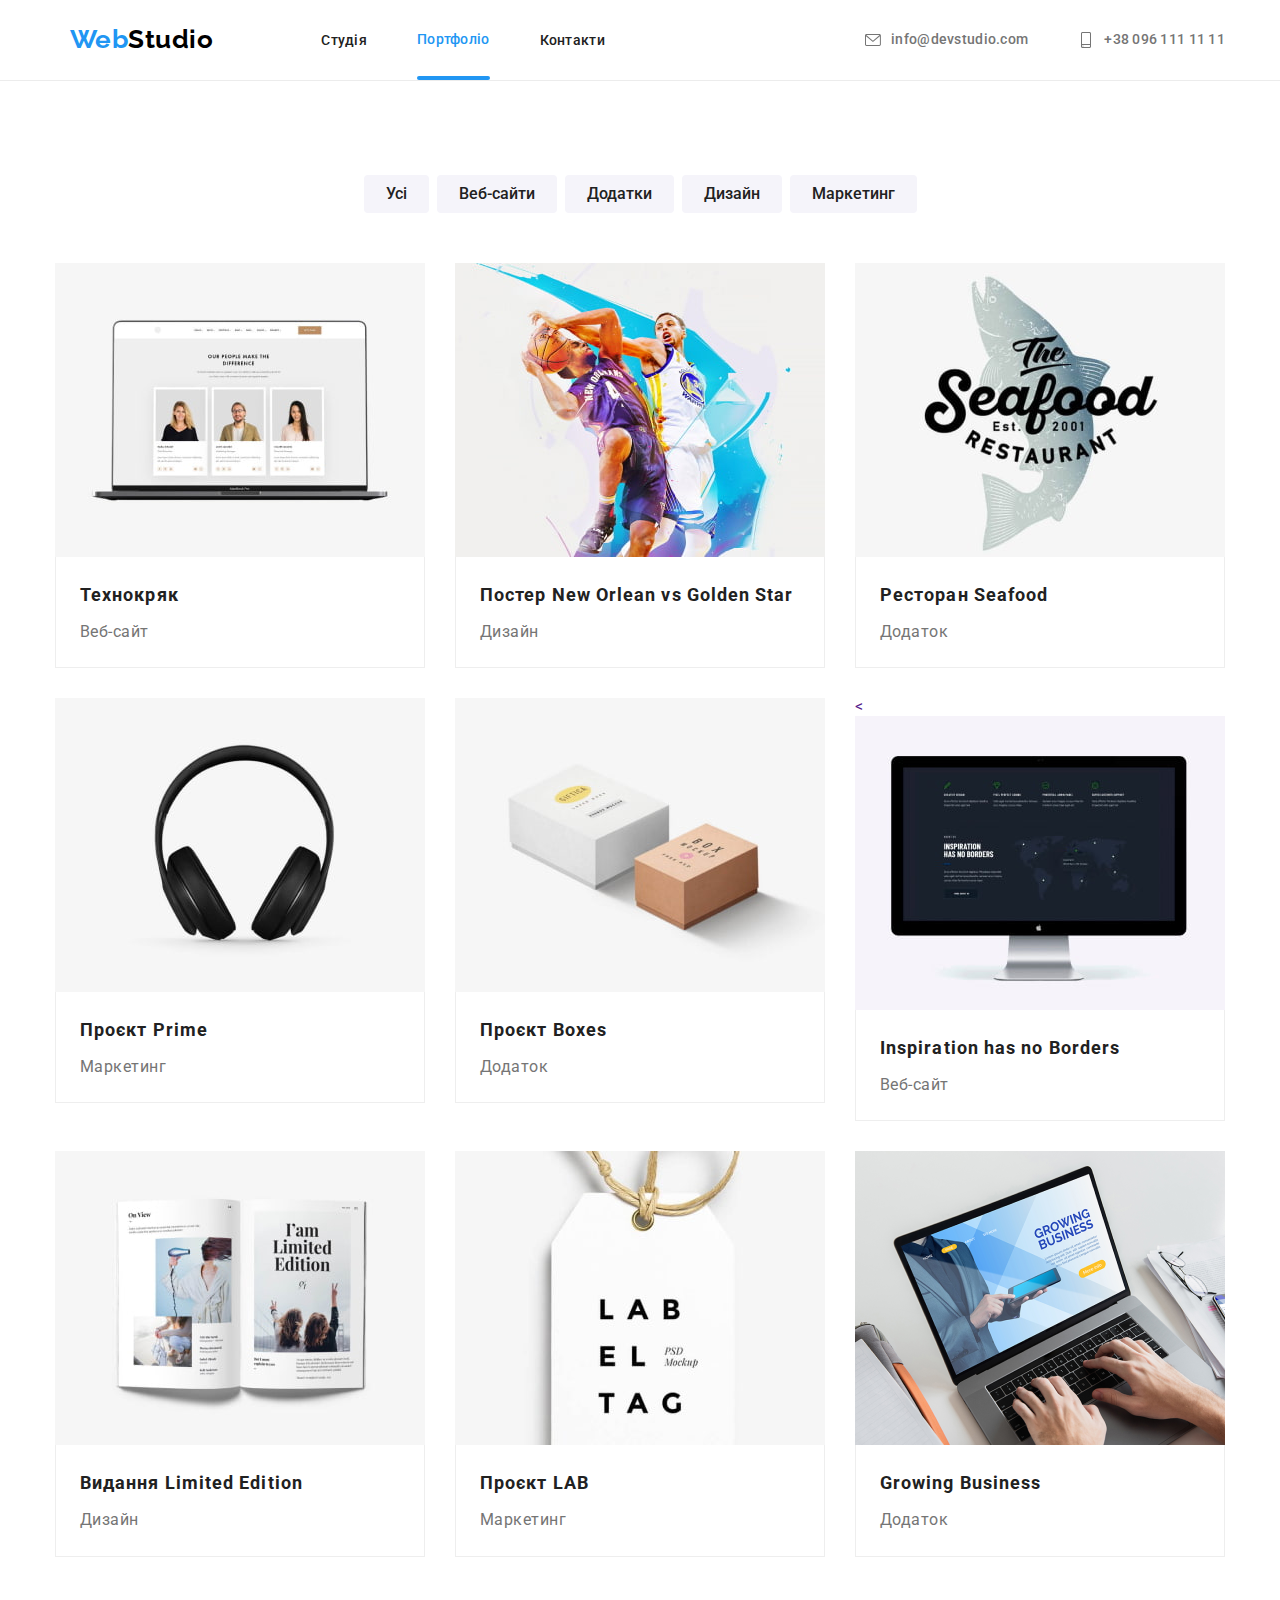
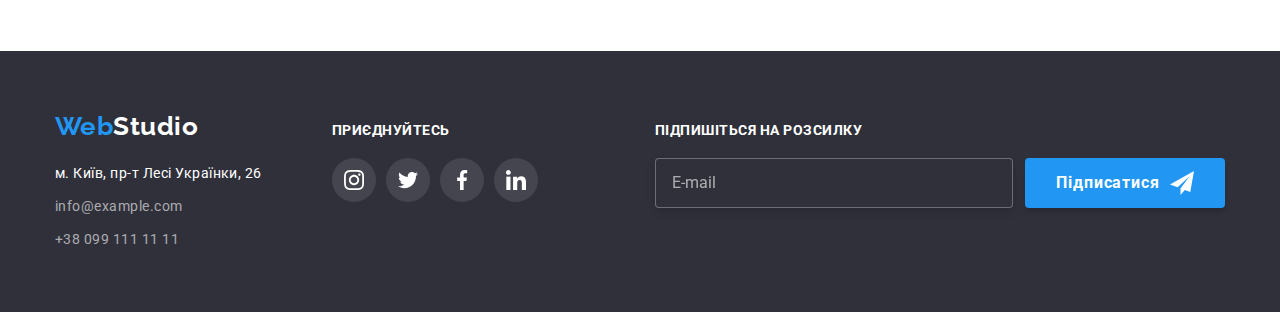
==== portfolio.html @ aee6cc25 "add all files" ====
<!DOCTYPE html>
<html lang="uk">
  <head>
    <meta charset="UTF-8" />
    <meta http-equiv="X-UA-Compatible" content="IE=edge" />
    <meta name="viewport" content="width=device-width, initial-scale=1.0" />
    <title>Портфоліо</title>
    <link
      rel="stylesheet"
      href="https://cdnjs.cloudflare.com/ajax/libs/modern-normalize/1.1.0/modern-normalize.min.css"
    />
    <link
      href="https://fonts.googleapis.com/css2?family=Raleway:wght@700&family=Roboto:wght@400;500;700;900&display=swap"
      rel="stylesheet"
    />
    <link rel="stylesheet" href="./css/main.css" />
  </head>

  <body>
    <header>
      <div class="container navigation">
        <nav class="navigation-links">
          <a href="/" class="logo-header"> <span class="logo">Web</span>Studio </a>

          <ul class="list navigation-pages">
            <li class="list-page"><a href="./index.html" class="page">Студія</a></li>
            <li class="list-page"><a href="" class="page current">Портфоліо</a></li>
            <li class="list-page"><a href="" class="page">Контакти</a></li>
          </ul>
        </nav>
        <ul class="list navigation-contacts">
          <li class="contact-list">
            <a href="mailto:info@devstudio.com" class="contact-header mail">
              <svg lang="en" aria-label="envelope" class="contact-icon">
                <use href="./Images/sprite.svg#icon-envelope"></use>
              </svg>
              info@devstudio.com</a
            >
          </li>
          <li class="contact-list">
            <a href="tel:+380961111111" class="contact-header">
              <svg lang="en" aria-label="smartphone" class="contact-icon">
                <use href="./Images/sprite.svg#icon-smartphone"></use>
              </svg>
              +38 096 111 11 11</a
            >
          </li>
        </ul>
      </div>
    </header>

    <main>
      <section class="projects">
        <div class="container">
          <h1 class="projects-header hidden">Проєкти</h1>
          <ul class="list projects-buttons">
            <li><button type="button" class="projects-button">Усі</button></li>
            <li><button type="button" class="projects-button">Веб-сайти</button></li>
            <li><button type="button" class="projects-button">Додатки</button></li>
            <li><button type="button" class="projects-button">Дизайн</button></li>
            <li><button type="button" class="projects-button">Маркетинг</button></li>
          </ul>

          <ul class="list projects-cards">
            <li class="projects-cards-list">
              <div class="project-card">
                <a href="" class="project-card-link">
                  <div class="project-img-wrapper">
                    <img src="./Images/tekhnokriak.jpg" alt="laptop" width="370" />
                    <p class="overlay">
                      Ресурс пропонує комплексні пропозиції з різним рівнем функціоналу та сервісів.
                      Все це дозволить відвідувачу отримати вичерпні відомості про компанію чи
                      приватну особу.
                    </p>
                  </div>
                  <div class="card-details">
                    <h2 class="project-title">Технокряк</h2>
                    <p class="project-text">Веб-сайт</p>
                  </div>
                </a>
              </div>
            </li>
            <li class="projects-cards-list">
              <div class="project-card">
                <a href="" class="project-card-link">
                  <div class="project-img-wrapper">
                    <img src="./Images/poster.jpg" alt="poster" width="370" />
                    <p class="overlay">
                      Ресурс пропонує комплексні пропозиції з різним рівнем функціоналу та сервісів.
                      Все це дозволить відвідувачу отримати вичерпні відомості про компанію чи
                      приватну особу.
                    </p>
                  </div>
                  <div class="card-details">
                    <h2 class="project-title">Постер New Orlean vs Golden Star</h2>
                    <p class="project-text">Дизайн</p>
                  </div></a
                >
              </div>
            </li>
            <li class="projects-cards-list">
              <div class="project-card">
                <a href="" class="project-card-link">
                  <div class="project-img-wrapper">
                    <img src="./Images/seafood.jpg" alt="seafood" width="370" />
                    <p class="overlay">
                      Ресурс пропонує комплексні пропозиції з різним рівнем функціоналу та сервісів.
                      Все це дозволить відвідувачу отримати вичерпні відомості про компанію чи
                      приватну особу.
                    </p>
                  </div>
                  <div class="card-details">
                    <h2 class="project-title">Ресторан Seafood</h2>
                    <p class="project-text">Додаток</p>
                  </div></a
                >
              </div>
            </li>
            <li class="projects-cards-list">
              <div class="project-card">
                <a href="" class="project-card-link">
                  <div class="project-img-wrapper">
                    <img src="./Images/prime.jpg" alt="headphones" width="370" />
                    <p class="overlay">
                      Ресурс пропонує комплексні пропозиції з різним рівнем функціоналу та сервісів.
                      Все це дозволить відвідувачу отримати вичерпні відомості про компанію чи
                      приватну особу.
                    </p>
                  </div>
                  <div class="card-details">
                    <h2 class="project-title">Проєкт Prime</h2>
                    <p class="project-text">Маркетинг</p>
                  </div></a
                >
              </div>
            </li>
            <li class="projects-cards-list">
              <div class="project-card">
                <a href="" class="project-card-link">
                  <div class="project-img-wrapper">
                    <img src="./Images/boxes.jpg" alt="boxes" width="370" />
                    <p class="overlay">
                      Ресурс пропонує комплексні пропозиції з різним рівнем функціоналу та сервісів.
                      Все це дозволить відвідувачу отримати вичерпні відомості про компанію чи
                      приватну особу.
                    </p>
                  </div>
                  <div class="card-details">
                    <h2 class="project-title">Проєкт Boxes</h2>
                    <p class="project-text">Додаток</p>
                  </div></a
                >
              </div>
            </li>
            <li class="projects-cards-list">
              <div class="project-card">
                <a href="" class="project-card-link">
                  <div class="project-img-wrapper">
                    <
                    <img src="./Images/inspiration.jpg" alt="monitor" width="370" />
                    <p class="overlay">
                      Ресурс пропонує комплексні пропозиції з різним рівнем функціоналу та сервісів.
                      Все це дозволить відвідувачу отримати вичерпні відомості про компанію чи
                      приватну особу.
                    </p>
                  </div>
                  <div class="card-details">
                    <h2 class="project-title">Inspiration has no Borders</h2>
                    <p class="project-text">Веб-сайт</p>
                  </div></a
                >
              </div>
            </li>
            <li class="projects-cards-list">
              <div class="project-card">
                <a href="" class="project-card-link">
                  <div class="project-img-wrapper">
                    <img src="./Images/limitededition.jpg" alt="book" width="370" />
                    <p class="overlay">
                      Ресурс пропонує комплексні пропозиції з різним рівнем функціоналу та сервісів.
                      Все це дозволить відвідувачу отримати вичерпні відомості про компанію чи
                      приватну особу.
                    </p>
                  </div>
                  <div class="card-details">
                    <h2 class="project-title">Видання Limited Edition</h2>
                    <p class="project-text">Дизайн</p>
                  </div></a
                >
              </div>
            </li>
            <li class="projects-cards-list">
              <div class="project-card">
                <a href="" class="project-card-link">
                  <div class="project-img-wrapper">
                    <img src="./Images/lab.jpg" alt="lab" width="370" />
                    <p class="overlay">
                      Ресурс пропонує комплексні пропозиції з різним рівнем функціоналу та сервісів.
                      Все це дозволить відвідувачу отримати вичерпні відомості про компанію чи
                      приватну особу.
                    </p>
                  </div>
                  <div class="card-details">
                    <h2 class="project-title">Проєкт LAB</h2>
                    <p class="project-text">Маркетинг</p>
                  </div></a
                >
              </div>
            </li>
            <li class="projects-cards-list">
              <div class="project-card">
                <a href="" class="project-card-link">
                  <div class="project-img-wrapper">
                    <img src="./Images/growingbusiness.png" alt="workspace" width="370" />
                    <p class="overlay">
                      Ресурс пропонує комплексні пропозиції з різним рівнем функціоналу та сервісів.
                      Все це дозволить відвідувачу отримати вичерпні відомості про компанію чи
                      приватну особу.
                    </p>
                  </div>
                  <div class="card-details">
                    <h2 class="project-title">Growing Business</h2>
                    <p class="project-text">Додаток</p>
                  </div></a
                >
              </div>
            </li>
          </ul>
        </div>
      </section>
    </main>

    <footer>
      <div class="container footer-layout">
        <div class="contacts">
          <div class="logo-block">
            <a href="./index.html" class="logo-footer"> <span class="logo">Web</span>Studio </a>
          </div>
          <address>
            <ul class="list">
              <li class="contact-footer-list">
                <a
                  href="https://goo.gl/maps/CPtrU1FHBa2aNyZL9"
                  target="_blank"
                  rel="noopener noreferrer nofollow"
                  class="address-footer"
                  >м. Київ, пр-т Лесі Українки, 26</a
                >
              </li>
              <li class="contact-footer-list">
                <a href="mailto:info@example.com" class="contact-footer">info@example.com</a>
              </li>
              <li class="contact-footer-list">
                <a href="tel:+380991111111" class="contact-footer">+38 099 111 11 11</a>
              </li>
            </ul>
          </address>
        </div>
        <div class="social-contacts">
          <p class="social-contacts-title">Приєднуйтесь</p>
          <ul class="social-contacts-list list">
            <li class="social-contacts-item">
              <a href="" class="social-contacts-link">
                <svg lang="en" aria-label="instagram-icon" class="social-contacts-icon">
                  <use href="./Images/sprite.svg#icon-instagram"></use>
                </svg>
              </a>
            </li>
            <li class="social-contacts-item">
              <a href="" class="social-contacts-link">
                <svg lang="en" aria-label="twitter-icon" class="social-contacts-icon">
                  <use href="./Images/sprite.svg#icon-twitter"></use>
                </svg>
              </a>
            </li>
            <li class="social-contacts-item">
              <a href="" class="social-contacts-link">
                <svg lang="en" aria-label="facebook-icon" class="social-contacts-icon">
                  <use href="./Images/sprite.svg#icon-facebook"></use>
                </svg>
              </a>
            </li>
            <li class="social-contacts-item">
              <a href="" class="social-contacts-link">
                <svg lang="en" aria-label="linkedin-icon" class="social-contacts-icon">
                  <use href="./Images/sprite.svg#icon-linkedin"></use>
                </svg>
              </a>
            </li>
          </ul>
        </div>
        <div class="subscribe-footer">
          <p class="subscribe-footer-title">Підпишіться на розсилку</p>
          <form name="subscribe_footer_form">
            <label class="subscribe-footer-layout">
              <input
                type="email"
                name="email"
                class="subscribe-footer-email"
                placeholder="E-mail"
              />
              <button type="submit" class="subscribe-footer-btn">
                <span class="subscribe-footer-btn-text"> Підписатися </span>
                <svg lang="en" aria-label="submit-icon" class="footer-submit-icon">
                  <use href="./Images/sprite.svg#icon-send"></use>
                </svg>
              </button>
            </label>
          </form>
        </div>
      </div>
    </footer>
  </body>
</html>
---- css/main.css ----
:root{
    --clear-white-color: #FFFFFF;
    --bg-secondary-color: #F5F4FA;
    --bg-dark-color: #2F303A;
    --font-color-h: #212121;
    --font-color-p: #757575;
    --font-color-adress: rgba(255, 255, 255, 0.6);
    --accent-color: #2196F3;
    --clear-black-color: #000000;
    --border-color: #EEEEEE;
    --border-header-color: #ECECEC;
    --icon-color: #AFB1B8;
    --transition-dur-and-func: 250ms cubic-bezier(0.4, 0, 0.2, 1)
}

body{
    font-family: 'Roboto', sans-serif;
    letter-spacing: 0.03em;
    background-color: var(--clear-white-color);
}

h1,
h2,
h3,
h4,
p {
    margin-top: 0;
    margin-bottom: 0;
}

ul,
ol {
    margin-top: 0;
    margin-bottom: 0;
    padding-left: 0;
}

.container {
    width: 1200px;
    margin-left: auto;
    margin-right: auto;
    padding-left: 15px;
    padding-right: 15px;
}

.list{
    list-style: none;
}

.hidden {
    position: absolute;
    white-space: nowrap;
    width: 1px;
    height: 1px;
    overflow: hidden;
    border: 0;
    padding: 0;
    clip: rect(0 0 0 0);
    clip-path: inset(50%);
    margin: -1px;
}

a:link,
a:visited {
    text-decoration: none;
}

img {
    display: block;
}

button{
    cursor: pointer;
    display: block;
}

.section{
    padding: 94px 0px;
}
/* Header */

header{
    border-bottom: var(--border-header-color) 1px solid;

}

.navigation, .navigation-links, .navigation-contacts, .navigation-pages{
    display: flex;
}

.navigation, .navigation-pages{
align-items: center;
}

.list-page{
    position: relative;
}


.contact-icon{
    display: inline-block;
    width: 16px;
    height: 16px;
    fill:var(--font-color-p);
    margin-right: 10px;
    transition: fill var(--transition-dur-and-func);
}

.contact-header:hover .contact-icon, 
.contact-header:focus .contact-icon {
    fill: var(--accent-color);
}


.navigation-pages, .navigation-contacts{
    margin-left: auto;
}

.mail{
    margin-right: 50px;
}

.list-page:not(:last-child){
    margin-right: 50px;
}

.logo-header{
    margin-right: 93px;
}

.logo{
    color: var(--accent-color);
    font-family: 'Raleway', sans-serif;
    font-weight: 700;
    font-size: 26px;
    line-height: 1.19;
}

.logo-header{
    color: var(--clear-black-color);
    font-family: 'Raleway', sans-serif;
    font-weight: 700;
    font-size: 26px;
    line-height: 1.19;
    padding: 24px 15px 25px 15px;
}

.page{
    color: var(--font-color-h);
    font-weight: 500;
    font-size: 14px;
    line-height: 1.14;
    padding: 32px 0;
    letter-spacing: 0.02em;
    transition: color var(--transition-dur-and-func);
}

.current {
    color: var(--accent-color);
    display: flex;
    align-items: center;
    flex-direction: column;
}

.current::after {
    content: '';
    display: block;
    width: 100%;
    height: 4px;
    background-color: var(--accent-color);
    border-radius: 2px;
    position: absolute;
    bottom: 0;
}

.page:hover, .page:focus, .contact-header:hover,
.contact-header:focus, .address-footer:hover, 
.address-footer:focus, .contact-footer:hover, 
.contact-footer:focus  {
    color: var(--accent-color);
}

.contact-header{
    color: var(--font-color-p);
    font-weight: 500;
    font-size: 14px;
    line-height: 1.14;
    letter-spacing: 0.02em;
    padding-top: 32px;
    padding-bottom: 32px;
    text-align: center;
    display: flex;
    align-items: center;
    transition: color var(--transition-dur-and-func);
}

/* Section Hero */

.hero{
    background-image: linear-gradient(rgba(47, 48, 58, 0.4), rgba(47, 48, 58, 0.4)), url(../Images/hero.jpg);
    padding: 200px 0px;
    max-width: 1600px;
    margin: 0 auto;
}

/* .hero>.container{
    padding: 200px;
} */

.hero-title{
    color: var(--clear-white-color);
    font-weight: 900;
    font-size: 44px;
    line-height: 1.36;
    text-align: center;
    letter-spacing: 0.06em;
    text-transform: uppercase;
    width: 696px;
    margin-left: auto;
    margin-right: auto;
}

.hero-button{
    background-color: var(--accent-color);
    color: var(--clear-white-color);
    font-family: inherit, sans-serif;
    font-weight: 700;
    font-size: 16px;
    line-height: 1.88;
    letter-spacing: 0.06em;
    margin: 30px auto 0px auto;
    border-radius: 4px;
    border: none;
    padding: 10px 32px;
}

/* Values Sections */

.values{
    padding-bottom: 0px;
}

.values-title{
    color: var(--font-color-h);
    font-weight: 700;
    font-size: 14px;
    line-height: 1.14;
    text-transform: uppercase;
    margin-bottom: 10px;

}

.values-text{
    color: var(--font-color-p);
    font-weight: 400;
    font-size: 14px;
    line-height: 1.71;
    /* or 171% */
}

.values-blocks{
    display: flex;
        gap: 30px;
}

.values-block{
    flex-basis: calc((100%-90px)/4);
}

.values-box {
    height: 120px;
    background-color: var(--bg-secondary-color);
    display: flex;
    align-items: center;
    justify-content: center;
    margin-bottom: 30px;
    border-radius: 5px;
}

.values-icon{
    display: block;
    width: 70px;
    height: 70px;
margin: 0 auto;

}

/* Activity Sections */

.activity-header {
    color: var(--font-color-h);
    font-weight: 700;
    font-size: 36px;
    line-height: 1.17;
    text-align: center;
    margin-bottom: 50px;
}

.activity-blocks{
    display: flex;
gap: 30px;
}

.activity-block{
    position: relative;
}

.block-name{
    background-color: rgba(47, 48, 58, 0.8);
    height: 70px;
    display: flex;
    justify-content: center;
    align-items: center;
    position: absolute;
    bottom: 0px;
    width: 100%;
}

.block-name-text{
    font-family: inherit;
    font-weight: 700;
    font-size: 14px;
    line-height: 1.14;
    text-align: center;
    text-transform: uppercase;
    color: var(--clear-white-color);
}


/* Team Sections */

.team{
    background-color: var(--bg-secondary-color);
}

.team-header{
    color: var(--font-color-h);
    font-weight: 700;
    font-size: 36px;
    line-height: 42px;
    text-align: center;
    margin-bottom: 50px;
}

.team-member {
    color: var(--font-color-h);
    font-weight: 500;
    font-size: 16px;
    line-height: 1.19;
    text-align: center;
    margin-bottom: 10px;
}

.team-text {
    color: var(--font-color-p);
    font-weight: 400;
    font-size: 16px;
    line-height: 1.9;
    text-align: center;
    margin-bottom: 16px;
}

.team-blocks{
    display: flex;
    gap: 30px;
}

.member-block{
    padding: 30px 0px;
    background-color: var(--clear-white-color);
    border-radius: 0px 0px 4px 4px;
}

.team-block-list{
    box-shadow: 0px 1px 3px rgba(0, 0, 0, 0.12), 0px 1px 1px rgba(0, 0, 0, 0.14), 0px 2px 1px rgba(0, 0, 0, 0.2);
    border-radius: 0px 0px 4px 4px;
}

.social-list{
    display: flex;
    justify-content: center;
    gap: 10px;
}

.social-list-link{
    display: flex;
    width: 44px;
    height: 44px;
    justify-content: center;
    align-items: center;
    background-color: var(--clear-white-color);
    border-radius: 50%;
    transition: background-color var(--transition-dur-and-func);
}

.social-list-icon{
    width: 20px;
    height: 20px;
    fill: var(--icon-color);
    transition: fill var(--transition-dur-and-func);
}

.social-list-link:hover{
    background-color:var(--accent-color);
}

.social-list-link:hover .social-list-icon {
    fill: var(--clear-white-color);
}

/* Clients section */

.clients{
    padding: 94px 0;
}
.clients-header{
    font-weight: 700;
    font-size: 36px;
    line-height: 1.17;
    text-align: center;
    margin-bottom: 50px;
}

.clients-list{
    display: flex;
    flex-basis: calc((100%-150px)/6);
    gap: 30px;
}

.clients-list-link{
    display: flex;
    justify-content: center;
    align-items: center;
    box-sizing: border-box;
    border: var(--icon-color) 1px solid;
    border-radius: 5px;
    width: 170px;
    height: 92px;
    text-align: center;
    transition: border var(--transition-dur-and-func);
}

.clients-icon{
    width: 106px;
    height: 60px;
    fill: var(--icon-color);
    transition: fill var(--transition-dur-and-func);
}

.clients-list-link:hover{
    border: var(--accent-color) 1px solid;
}

.clients-list-link:hover .clients-icon{
fill: var(--accent-color);
}

/* Projects Sections */

.projects-button{
    color: var(--font-color-h);
    background-color: var(--bg-secondary-color);
    font-family: inherit;
    font-weight: 500;
    font-size: 16px;
    line-height: 1.62;
    text-align: center;
    padding: 6px 22px;
    border-radius: 4px;
    border:none;
    transition: color var(--transition-dur-and-func);
    transition: background-color var(--transition-dur-and-func);
    transition: box-shadow var(--transition-dur-and-func);
}

.projects-button:hover, .projects-button:focus {
    color: var(--clear-white-color);
    background-color: var(--accent-color);
    box-shadow: 0px 1px 3px rgba(0, 0, 0, 0.12), 0px 1px 1px rgba(0, 0, 0, 0.14), 0px 2px 1px rgba(0, 0, 0, 0.2);
}

.project-title{
    color: var(--font-color-h);
    font-weight: 700;
    font-size: 18px;
    line-height: 2.0;
    letter-spacing: 0.06em; 
    margin-bottom: 4px;
}

.project-card-link{
    display: inline-block;
    transition: box-shadow var(--transition-dur-and-func);
}

.project-card-link:hover, .project-card-link:focus{
    box-shadow: 0px 1px 3px rgba(0, 0, 0, 0.12), 0px 1px 1px rgba(0, 0, 0, 0.14), 0px 2px 1px rgba(0, 0, 0, 0.2);
}

.project-text{
    color: var(--font-color-p);
    font-weight: 400;
    font-size: 16px;
    line-height: 1.88;
}

.projects-buttons{
    display: flex;
    justify-content: center;
    gap: 8px;
    margin-bottom: 50px;

}

.projects-cards{
    display: flex;
    flex-wrap: wrap;
    gap: 30px;
}

.card-details{
    padding: 20px 24px;
    border:var(--border-color) 1px solid;
    border-top: none;
}

.projects{
    padding: 94px 0;
}

.projects-cards-list{
    width: 370px;
}

.project-img-wrapper{
    position: relative;
    overflow: hidden;
}

.overlay{
position: absolute;
top: 0;
left:0;
width: 100%;
height: 100%;
padding: 63px 24px;
background: rgba(33, 150, 243, 0.9);
font-size: 18px;
line-height: 1.56;
color: var(--clear-white-color);
overflow: auto;
transform: translateY(100%);
transition: transform 250ms cubic-bezier(0.4, 0, 0.2, 1);
}

.project-card-link:hover .overlay{
    transform: translateY(0%);
}

/* Footer */

footer{
    background-color: var(--bg-dark-color);
    font-size: 14px;
    line-height: 1.71;
    padding: 60px 0px;
}

.logo-footer {
    color: var(--clear-white-color);
    font-family: 'Raleway', sans-serif;
    font-weight: 700;
    font-size: 26px;
    line-height: 1.19;
}

.logo-block{
    margin-bottom: 20px;
}

.address-footer {
    color: var(--clear-white-color);
    font-style: normal;
    transition: color var(--transition-dur-and-func);
}

.contact-footer{
    color: var(--font-color-adress);
    font-style: normal; 
    transition: color var(--transition-dur-and-func);
}

.contact-footer-list:not(:last-child){
margin-bottom: 9px;
}

.footer-layout{
    display: flex;
    align-items: baseline;
}

.contacts{
    margin-right: 70px;
}

.social-contacts-title{
    margin-bottom: 20px;
    font-weight: 700;
    font-size: 14px;
    line-height: 1.14;
    text-transform: uppercase;
    color: var(--clear-white-color);
}

.social-contacts-list{
    display: flex;
    justify-content: center;
    gap: 10px;
    
}

.social-contacts-link{
    display: flex;
    width: 44px;
    height: 44px;
    border-radius: 50%;
    background-color:rgba(255, 255, 255, 10%);
    justify-content: center;
    align-items: center;
    transition: background-color var(--transition-dur-and-func);
}

.social-contacts-link:hover, .social-contacts-link:focus{
    background-color: var(--accent-color);
}

.social-contacts-icon{
    width: 20px;
    height: 20px;
    fill: var(--clear-white-color);
}

.subscribe-footer{
    margin-left: auto;
}

.subscribe-footer-title{
    margin-bottom: 20px;
    font-weight: 700;
    font-size: 14px;
    line-height: 1.14;
    text-transform: uppercase;
    color: var(--clear-white-color);
}

.subscribe-footer-layout{
    display: flex;
    gap: 12px;

}

.subscribe-footer-email{
    display: inline-block;
    width: 358px;
    height: 50px;
    border: 1px solid rgba(255, 255, 255, 0.3);
    filter: drop-shadow(0px 4px 4px rgba(0, 0, 0, 0.15));
    border-radius: 4px;
    background-color: var(--bg-dark-color);
    padding-left: 16px;
    color: var(--clear-white-color);
}

.subscribe-footer-email::placeholder {
    font-family: 'Roboto';
    font-size: 16px;
    line-height: 1.25;
    color: rgba(255, 255, 255, 0.6);
}

.subscribe-footer-btn{
    display: flex;
    justify-content: center;
    align-items: center;
    gap: 10px;
    color: var(--clear-white-color);
    background-color: var(--accent-color);
    box-shadow: 0px 4px 4px rgba(0, 0, 0, 0.15);
    border: none;
    border-radius: 4px;
    width: 200px;
    height: 50px;
}

.subscribe-footer-btn-text{
    font-family: 'Roboto';
    font-style: normal;
    font-weight: 700;
    font-size: 16px;
    line-height: 1.88;
    letter-spacing: 0.06em;

}

.footer-submit-icon{
    
    fill: var(--clear-white-color);
    width: 24px;
    height: 24px;
}


.backdrop{
    position: fixed;
    top: 0;
    left: 0;
    z-index: 100;
    width: 100%;
    height: 100%;
    background: rgba(0, 0, 0, 0.2);
    opacity: 1;
    visibility: visible;
    pointer-events: auto;
    transition: opacity 750ms ease, visibility 750ms ease, transform 750ms linear


}

.modal{
    width: 528px;
    height: 581px;
    background-color: var(--clear-white-color);
    border-radius: 4px;
    box-shadow: 0px 1px 3px rgba(0, 0, 0, 0.12), 0px 1px 1px rgba(0, 0, 0, 0.14), 0px 2px 1px rgba(0, 0, 0, 0.2);
position: absolute;
top: 50%;
left: 50%;
transform: translate(-50%, -50%);
}

.modal-close-btn{
    width: 30px;
    height: 30px;
    border-radius: 50%;
    display: flex;
    justify-content: center;
    align-items: center;
    background-color: transparent;
    border: 1px solid rgba(0, 0, 0, 0.1);
    padding: 0;
    position: absolute;
    top: 8px;
    right: 8px;
}

.modal-close-btn:hover .modal-close-icon, .modal-close-btn:focus .modal-close-icon{
    fill: var(--accent-color);
}

.modal-close-icon{
    width: 11px;
    height: 11px;
    fill: var(--clear-black-color);
}


.is-hidden{
    visibility:hidden;
    opacity:0;
    pointer-events:none;
    transform: rotateX(45deg);
}


.modal-container{
    padding: 40px;
}

.modal-title{
    font-family: 'Roboto';
    font-weight: 700;
    font-size: 20px;
    line-height: 1.15;
    text-align: center;
    color: var(--font-color-h);
    margin-bottom: 12px;
}

.modal-label-title{
    font-family: 'Roboto';
    font-size: 12px;
    line-height: 1.17;
    letter-spacing: 0.01em;
    color: var(--font-color-p);
    display: flex;
    flex-direction: column;
    margin-bottom: 4px;
}

.modal-input{
    width: 100%;
    height: 40px;
    margin-bottom: 10px;
    border: 1px solid rgba(33, 33, 33, 0.2);
    border-radius: 4px;
    padding-left: 42px;
    transition: outline var(--transition-dur-and-func);
    transition: border-color var(--transition-dur-and-func);
    transition: fill var(--transition-dur-and-func);

}

.modal-input-wrapper{
    position: relative;
}

.modal-label-icon{
    width: 18px;
    height: 18px;
    position: absolute;
    left: 12px;
    top: 50%;
    transform: translateY(-50%);

}

.modal-comment{
    width: 100%;
    height: 120px;
    resize: none;
    border: 1px solid rgba(33, 33, 33, 0.2);
    border-radius: 4px;
    padding: 12px 16px;
    margin-bottom: 20px;
    display: block;
}

.modal-comment::placeholder{
    font-family: 'Roboto';
    font-size: 12px;
    line-height: 1.17px;
    letter-spacing: 0.01em;
    padding: 12px 0;
    color: rgba(117, 117, 117, 0.5);
}

.modal-form{
    display: flex;
    flex-direction: column;
}

.modal-submit-btn{
    display: inline-block;
    width: 200px;
    height: 50px;
    margin: 0 auto;
    background:var(--accent-color);
    box-shadow: 0px 4px 4px rgba(0, 0, 0, 0.15);
    border-radius: 4px;
    border: none;
    font-family: 'Roboto';
    font-weight: 700;
    font-size: 16px;
    line-height: 1.88;
    letter-spacing: 0.06em;
    color: var(--clear-white-color);
}

.modal-checkbox-text{
    font-family: 'Roboto';
    font-size: 14px;
    line-height: 1.71;
    color: var(--font-color-p);
    margin: 0 auto 30px auto;
}

.modal-form .modal-checkbox-link{
    color: var(--accent-color);
    text-decoration: underline;
    text-decoration-color: var(--accent-color);
}

.modal-input:focus, .modal-comment:focus{
    outline: none;
    border-color: var(--accent-color);
}

.modal-input:focus + .modal-label-icon{
    fill: var(--accent-color);
}

.checkbox-input{
    position: absolute;
    appearance: none;
}

.checkbox-input:checked + .checkbox-customised-icon{
    background-color: var(--accent-color);
    border: none;
    fill: var(--clear-white-color);
}

.checkbox-customised-icon{
    display: inline-block;
    width: 16px;
    height: 15px;
    border-radius: 2px;
    border: var(--font-color-h) 2px solid;
    margin-right: 7px;
    cursor: pointer;
}

.checkbox-input:focus+.checkbox-customised-icon {
    box-shadow: 0 0 0 2px rgba(0, 0, 255, 0.5);
}
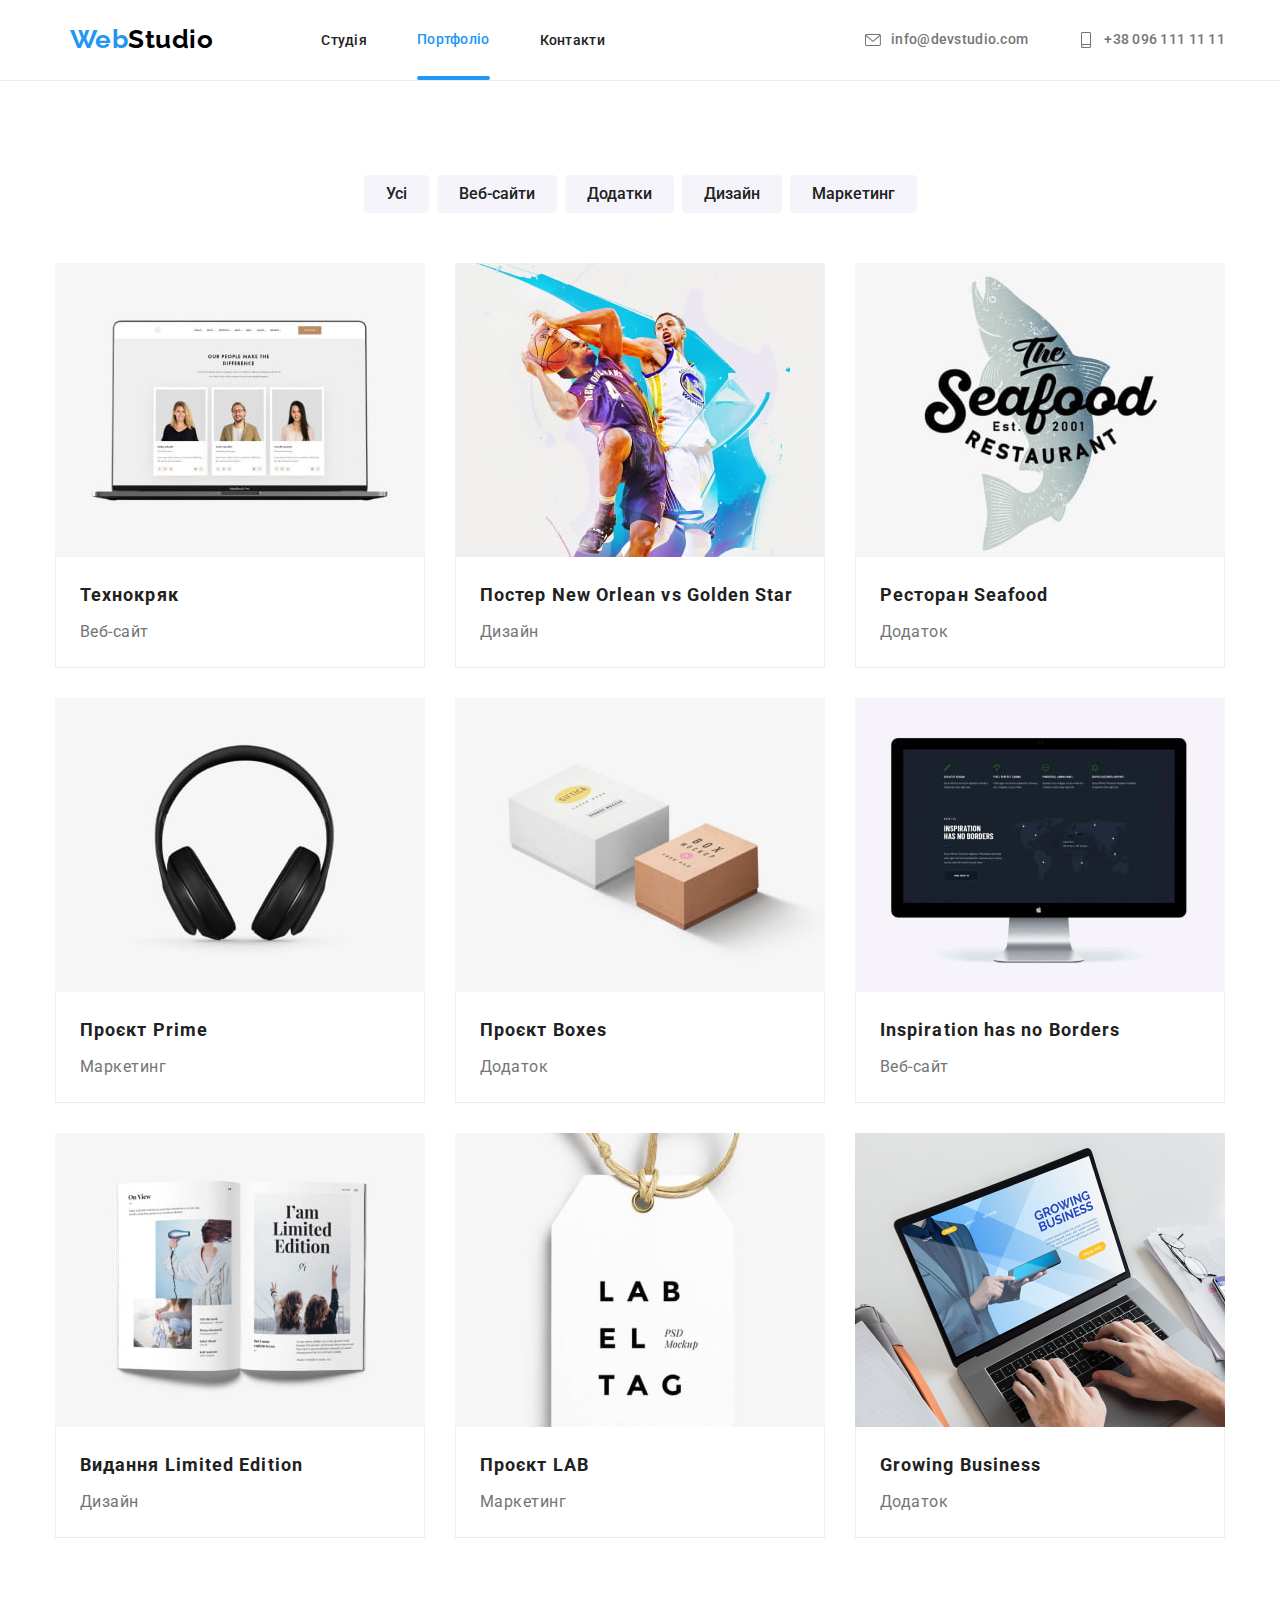
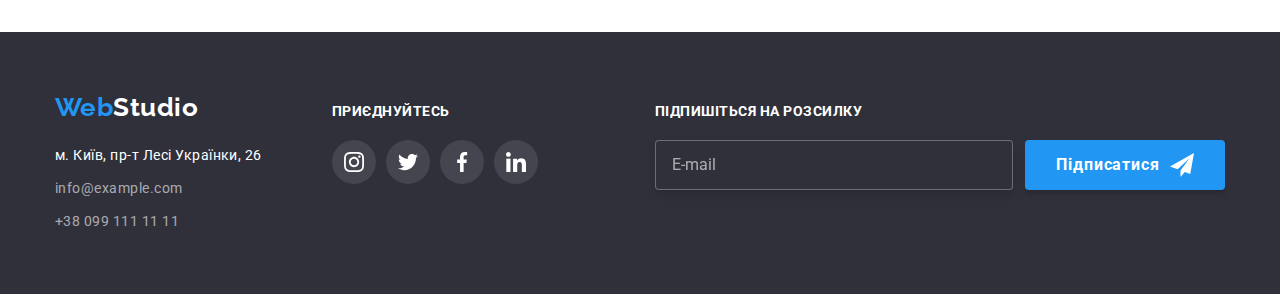
==== commit 5c6da9bd: "rename classes according to BEM" ====
--- a/portfolio.html
+++ b/portfolio.html
@@ -13,12 +13,12 @@
       href="https://fonts.googleapis.com/css2?family=Raleway:wght@700&family=Roboto:wght@400;500;700;900&display=swap"
       rel="stylesheet"
     />
-    <link rel="stylesheet" href="./css/main.css" />
+    <link rel="stylesheet" href="./css/main_old.css" />
   </head>
 
   <body>
     <header>
-      <div class="container navigation">
+      <div class="container navigation-layout">
         <nav class="navigation-links">
           <a href="/" class="logo-header"> <span class="logo">Web</span>Studio </a>
 
@@ -50,177 +50,176 @@
     </header>
 
     <main>
-      <section class="projects">
+      <section class="projects section-block">
         <div class="container">
-          <h1 class="projects-header hidden">Проєкти</h1>
-          <ul class="list projects-buttons">
-            <li><button type="button" class="projects-button">Усі</button></li>
-            <li><button type="button" class="projects-button">Веб-сайти</button></li>
-            <li><button type="button" class="projects-button">Додатки</button></li>
-            <li><button type="button" class="projects-button">Дизайн</button></li>
-            <li><button type="button" class="projects-button">Маркетинг</button></li>
+          <h1 class="hidden">Проєкти</h1>
+          <ul class="list projects__buttons">
+            <li><button type="button" class="projects__button">Усі</button></li>
+            <li><button type="button" class="projects__button">Веб-сайти</button></li>
+            <li><button type="button" class="projects__button">Додатки</button></li>
+            <li><button type="button" class="projects__button">Дизайн</button></li>
+            <li><button type="button" class="projects__button">Маркетинг</button></li>
           </ul>
 
-          <ul class="list projects-cards">
-            <li class="projects-cards-list">
-              <div class="project-card">
-                <a href="" class="project-card-link">
-                  <div class="project-img-wrapper">
+          <ul class="list projects__list">
+            <li class="project-card">
+              <div>
+                <a href="" class="project-card__link">
+                  <div class="project-card__img-wrapper">
                     <img src="./Images/tekhnokriak.jpg" alt="laptop" width="370" />
-                    <p class="overlay">
-                      Ресурс пропонує комплексні пропозиції з різним рівнем функціоналу та сервісів.
-                      Все це дозволить відвідувачу отримати вичерпні відомості про компанію чи
-                      приватну особу.
-                    </p>
-                  </div>
-                  <div class="card-details">
-                    <h2 class="project-title">Технокряк</h2>
-                    <p class="project-text">Веб-сайт</p>
+                    <p class="project-card__overlay">
+                      Ресурс пропонує комплексні пропозиції з різним рівнем функціоналу та сервісів.
+                      Все це дозволить відвідувачу отримати вичерпні відомості про компанію чи
+                      приватну особу.
+                    </p>
+                  </div>
+                  <div class="project-card__details">
+                    <h2 class="project-card__title">Технокряк</h2>
+                    <p class="project-card__category">Веб-сайт</p>
                   </div>
                 </a>
               </div>
             </li>
-            <li class="projects-cards-list">
-              <div class="project-card">
-                <a href="" class="project-card-link">
-                  <div class="project-img-wrapper">
+            <li class="project-card">
+              <div>
+                <a href="" class="project-card__link">
+                  <div class="project-card__img-wrapper">
                     <img src="./Images/poster.jpg" alt="poster" width="370" />
-                    <p class="overlay">
-                      Ресурс пропонує комплексні пропозиції з різним рівнем функціоналу та сервісів.
-                      Все це дозволить відвідувачу отримати вичерпні відомості про компанію чи
-                      приватну особу.
-                    </p>
-                  </div>
-                  <div class="card-details">
-                    <h2 class="project-title">Постер New Orlean vs Golden Star</h2>
-                    <p class="project-text">Дизайн</p>
-                  </div></a
-                >
-              </div>
-            </li>
-            <li class="projects-cards-list">
-              <div class="project-card">
-                <a href="" class="project-card-link">
-                  <div class="project-img-wrapper">
+                    <p class="project-card__overlay">
+                      Ресурс пропонує комплексні пропозиції з різним рівнем функціоналу та сервісів.
+                      Все це дозволить відвідувачу отримати вичерпні відомості про компанію чи
+                      приватну особу.
+                    </p>
+                  </div>
+                  <div class="project-card__details">
+                    <h2 class="project-card__title">Постер New Orlean vs Golden Star</h2>
+                    <p class="project-card__category">Дизайн</p>
+                  </div></a
+                >
+              </div>
+            </li>
+            <li class="project-card">
+              <div>
+                <a href="" class="project-card__link">
+                  <div class="project-card__img-wrapper">
                     <img src="./Images/seafood.jpg" alt="seafood" width="370" />
-                    <p class="overlay">
-                      Ресурс пропонує комплексні пропозиції з різним рівнем функціоналу та сервісів.
-                      Все це дозволить відвідувачу отримати вичерпні відомості про компанію чи
-                      приватну особу.
-                    </p>
-                  </div>
-                  <div class="card-details">
-                    <h2 class="project-title">Ресторан Seafood</h2>
-                    <p class="project-text">Додаток</p>
-                  </div></a
-                >
-              </div>
-            </li>
-            <li class="projects-cards-list">
-              <div class="project-card">
-                <a href="" class="project-card-link">
-                  <div class="project-img-wrapper">
+                    <p class="project-card__overlay">
+                      Ресурс пропонує комплексні пропозиції з різним рівнем функціоналу та сервісів.
+                      Все це дозволить відвідувачу отримати вичерпні відомості про компанію чи
+                      приватну особу.
+                    </p>
+                  </div>
+                  <div class="project-card__details">
+                    <h2 class="project-card__title">Ресторан Seafood</h2>
+                    <p class="project-card__category">Додаток</p>
+                  </div></a
+                >
+              </div>
+            </li>
+            <li class="project-card">
+              <div>
+                <a href="" class="project-card__link">
+                  <div class="project-card__img-wrapper">
                     <img src="./Images/prime.jpg" alt="headphones" width="370" />
-                    <p class="overlay">
-                      Ресурс пропонує комплексні пропозиції з різним рівнем функціоналу та сервісів.
-                      Все це дозволить відвідувачу отримати вичерпні відомості про компанію чи
-                      приватну особу.
-                    </p>
-                  </div>
-                  <div class="card-details">
-                    <h2 class="project-title">Проєкт Prime</h2>
-                    <p class="project-text">Маркетинг</p>
-                  </div></a
-                >
-              </div>
-            </li>
-            <li class="projects-cards-list">
-              <div class="project-card">
-                <a href="" class="project-card-link">
-                  <div class="project-img-wrapper">
+                    <p class="project-card__overlay">
+                      Ресурс пропонує комплексні пропозиції з різним рівнем функціоналу та сервісів.
+                      Все це дозволить відвідувачу отримати вичерпні відомості про компанію чи
+                      приватну особу.
+                    </p>
+                  </div>
+                  <div class="project-card__details">
+                    <h2 class="project-card__title">Проєкт Prime</h2>
+                    <p class="project-card__category">Маркетинг</p>
+                  </div></a
+                >
+              </div>
+            </li>
+            <li class="project-card">
+              <div>
+                <a href="" class="project-card__link">
+                  <div class="project-card__img-wrapper">
                     <img src="./Images/boxes.jpg" alt="boxes" width="370" />
-                    <p class="overlay">
-                      Ресурс пропонує комплексні пропозиції з різним рівнем функціоналу та сервісів.
-                      Все це дозволить відвідувачу отримати вичерпні відомості про компанію чи
-                      приватну особу.
-                    </p>
-                  </div>
-                  <div class="card-details">
-                    <h2 class="project-title">Проєкт Boxes</h2>
-                    <p class="project-text">Додаток</p>
-                  </div></a
-                >
-              </div>
-            </li>
-            <li class="projects-cards-list">
-              <div class="project-card">
-                <a href="" class="project-card-link">
-                  <div class="project-img-wrapper">
-                    <
+                    <p class="project-card__overlay">
+                      Ресурс пропонує комплексні пропозиції з різним рівнем функціоналу та сервісів.
+                      Все це дозволить відвідувачу отримати вичерпні відомості про компанію чи
+                      приватну особу.
+                    </p>
+                  </div>
+                  <div class="project-card__details">
+                    <h2 class="project-card__title">Проєкт Boxes</h2>
+                    <p class="project-card__category">Додаток</p>
+                  </div></a
+                >
+              </div>
+            </li>
+            <li class="project-card">
+              <div>
+                <a href="" class="project-card__link">
+                  <div class="project-card__img-wrapper">
                     <img src="./Images/inspiration.jpg" alt="monitor" width="370" />
-                    <p class="overlay">
-                      Ресурс пропонує комплексні пропозиції з різним рівнем функціоналу та сервісів.
-                      Все це дозволить відвідувачу отримати вичерпні відомості про компанію чи
-                      приватну особу.
-                    </p>
-                  </div>
-                  <div class="card-details">
-                    <h2 class="project-title">Inspiration has no Borders</h2>
-                    <p class="project-text">Веб-сайт</p>
-                  </div></a
-                >
-              </div>
-            </li>
-            <li class="projects-cards-list">
-              <div class="project-card">
-                <a href="" class="project-card-link">
-                  <div class="project-img-wrapper">
+                    <p class="project-card__overlay">
+                      Ресурс пропонує комплексні пропозиції з різним рівнем функціоналу та сервісів.
+                      Все це дозволить відвідувачу отримати вичерпні відомості про компанію чи
+                      приватну особу.
+                    </p>
+                  </div>
+                  <div class="project-card__details">
+                    <h2 class="project-card__title">Inspiration has no Borders</h2>
+                    <p class="project-card__category">Веб-сайт</p>
+                  </div></a
+                >
+              </div>
+            </li>
+            <li class="project-card">
+              <div>
+                <a href="" class="project-card__link">
+                  <div class="project-card__img-wrapper">
                     <img src="./Images/limitededition.jpg" alt="book" width="370" />
-                    <p class="overlay">
-                      Ресурс пропонує комплексні пропозиції з різним рівнем функціоналу та сервісів.
-                      Все це дозволить відвідувачу отримати вичерпні відомості про компанію чи
-                      приватну особу.
-                    </p>
-                  </div>
-                  <div class="card-details">
-                    <h2 class="project-title">Видання Limited Edition</h2>
-                    <p class="project-text">Дизайн</p>
-                  </div></a
-                >
-              </div>
-            </li>
-            <li class="projects-cards-list">
-              <div class="project-card">
-                <a href="" class="project-card-link">
-                  <div class="project-img-wrapper">
+                    <p class="project-card__overlay">
+                      Ресурс пропонує комплексні пропозиції з різним рівнем функціоналу та сервісів.
+                      Все це дозволить відвідувачу отримати вичерпні відомості про компанію чи
+                      приватну особу.
+                    </p>
+                  </div>
+                  <div class="project-card__details">
+                    <h2 class="project-card__title">Видання Limited Edition</h2>
+                    <p class="project-card__category">Дизайн</p>
+                  </div></a
+                >
+              </div>
+            </li>
+            <li class="project-card">
+              <div>
+                <a href="" class="project-card__link">
+                  <div class="project-card__img-wrapper">
                     <img src="./Images/lab.jpg" alt="lab" width="370" />
-                    <p class="overlay">
-                      Ресурс пропонує комплексні пропозиції з різним рівнем функціоналу та сервісів.
-                      Все це дозволить відвідувачу отримати вичерпні відомості про компанію чи
-                      приватну особу.
-                    </p>
-                  </div>
-                  <div class="card-details">
-                    <h2 class="project-title">Проєкт LAB</h2>
-                    <p class="project-text">Маркетинг</p>
-                  </div></a
-                >
-              </div>
-            </li>
-            <li class="projects-cards-list">
-              <div class="project-card">
-                <a href="" class="project-card-link">
-                  <div class="project-img-wrapper">
+                    <p class="project-card__overlay">
+                      Ресурс пропонує комплексні пропозиції з різним рівнем функціоналу та сервісів.
+                      Все це дозволить відвідувачу отримати вичерпні відомості про компанію чи
+                      приватну особу.
+                    </p>
+                  </div>
+                  <div class="project-card__details">
+                    <h2 class="project-card__title">Проєкт LAB</h2>
+                    <p class="project-card__category">Маркетинг</p>
+                  </div></a
+                >
+              </div>
+            </li>
+            <li class="project-card">
+              <div>
+                <a href="" class="project-card__link">
+                  <div class="project-card__img-wrapper">
                     <img src="./Images/growingbusiness.png" alt="workspace" width="370" />
-                    <p class="overlay">
-                      Ресурс пропонує комплексні пропозиції з різним рівнем функціоналу та сервісів.
-                      Все це дозволить відвідувачу отримати вичерпні відомості про компанію чи
-                      приватну особу.
-                    </p>
-                  </div>
-                  <div class="card-details">
-                    <h2 class="project-title">Growing Business</h2>
-                    <p class="project-text">Додаток</p>
+                    <p class="project-card__overlay">
+                      Ресурс пропонує комплексні пропозиції з різним рівнем функціоналу та сервісів.
+                      Все це дозволить відвідувачу отримати вичерпні відомості про компанію чи
+                      приватну особу.
+                    </p>
+                  </div>
+                  <div class="project-card__details">
+                    <h2 class="project-card__title">Growing Business</h2>
+                    <p class="project-card__category">Додаток</p>
                   </div></a
                 >
               </div>
--- a/css/main_old.css
+++ b/css/main_old.css
@@ -0,0 +1,915 @@
+:root{
+    --clear-white-color: #FFFFFF;
+    --bg-secondary-color: #F5F4FA;
+    --bg-dark-color: #2F303A;
+    --font-color-h: #212121;
+    --font-color-p: #757575;
+    --font-color-adress: rgba(255, 255, 255, 0.6);
+    --accent-color: #2196F3;
+    --clear-black-color: #000000;
+    --border-color: #EEEEEE;
+    --border-header-color: #ECECEC;
+    --icon-color: #AFB1B8;
+    --transition-dur-and-func: 250ms cubic-bezier(0.4, 0, 0.2, 1)
+}
+
+body{
+    font-family: 'Roboto', sans-serif;
+    letter-spacing: 0.03em;
+    background-color: var(--clear-white-color);
+}
+
+h1,
+h2,
+h3,
+h4,
+p {
+    margin-top: 0;
+    margin-bottom: 0;
+}
+
+ul,
+ol {
+    margin-top: 0;
+    margin-bottom: 0;
+    padding-left: 0;
+}
+
+.container {
+    width: 1200px;
+    margin-left: auto;
+    margin-right: auto;
+    padding-left: 15px;
+    padding-right: 15px;
+}
+
+.list{
+    list-style: none;
+}
+
+.hidden {
+    position: absolute;
+    white-space: nowrap;
+    width: 1px;
+    height: 1px;
+    overflow: hidden;
+    border: 0;
+    padding: 0;
+    clip: rect(0 0 0 0);
+    clip-path: inset(50%);
+    margin: -1px;
+}
+
+a:link,
+a:visited {
+    text-decoration: none;
+}
+
+img {
+    display: block;
+}
+
+button{
+    cursor: pointer;
+    display: block;
+}
+
+.section-block{
+    padding: 94px 0px;
+}
+/* Header */
+
+header{
+    border-bottom: var(--border-header-color) 1px solid;
+
+}
+
+.navigation-layout, .navigation-links, .navigation-contacts, .navigation-pages{
+    display: flex;
+}
+
+.navigation-layout, .navigation-pages{
+align-items: center;
+}
+
+.list-page{
+    position: relative;
+}
+
+
+.contact-icon{
+    display: inline-block;
+    width: 16px;
+    height: 16px;
+    fill:var(--font-color-p);
+    margin-right: 10px;
+    transition: fill var(--transition-dur-and-func);
+}
+
+.contact-header:hover .contact-icon, 
+.contact-header:focus .contact-icon {
+    fill: var(--accent-color);
+}
+
+
+.navigation-pages, .navigation-contacts{
+    margin-left: auto;
+}
+
+.mail{
+    margin-right: 50px;
+}
+
+.list-page:not(:last-child){
+    margin-right: 50px;
+}
+
+.logo-header{
+    margin-right: 93px;
+}
+
+.logo{
+    color: var(--accent-color);
+    font-family: 'Raleway', sans-serif;
+    font-weight: 700;
+    font-size: 26px;
+    line-height: 1.19;
+}
+
+.logo-header{
+    color: var(--clear-black-color);
+    font-family: 'Raleway', sans-serif;
+    font-weight: 700;
+    font-size: 26px;
+    line-height: 1.19;
+    padding: 24px 15px 25px 15px;
+}
+
+.page{
+    color: var(--font-color-h);
+    font-weight: 500;
+    font-size: 14px;
+    line-height: 1.14;
+    padding: 32px 0;
+    letter-spacing: 0.02em;
+    transition: color var(--transition-dur-and-func);
+}
+
+.current {
+    color: var(--accent-color);
+    display: flex;
+    align-items: center;
+    flex-direction: column;
+}
+
+.current::after {
+    content: '';
+    display: block;
+    width: 100%;
+    height: 4px;
+    background-color: var(--accent-color);
+    border-radius: 2px;
+    position: absolute;
+    bottom: 0;
+}
+
+.page:hover, .page:focus, .contact-header:hover,
+.contact-header:focus, .address-footer:hover, 
+.address-footer:focus, .contact-footer:hover, 
+.contact-footer:focus  {
+    color: var(--accent-color);
+}
+
+.contact-header{
+    color: var(--font-color-p);
+    font-weight: 500;
+    font-size: 14px;
+    line-height: 1.14;
+    letter-spacing: 0.02em;
+    padding-top: 32px;
+    padding-bottom: 32px;
+    text-align: center;
+    display: flex;
+    align-items: center;
+    transition: color var(--transition-dur-and-func);
+}
+
+/* Section Hero */
+
+.hero{
+    background-image: linear-gradient(rgba(47, 48, 58, 0.4), rgba(47, 48, 58, 0.4)), url(../Images/hero.jpg);
+    padding: 200px 0px;
+    max-width: 1600px;
+    margin: 0 auto;
+}
+
+/* .hero>.container{
+    padding: 200px;
+} */
+
+.hero__title{
+    color: var(--clear-white-color);
+    font-weight: 900;
+    font-size: 44px;
+    line-height: 1.36;
+    text-align: center;
+    letter-spacing: 0.06em;
+    text-transform: uppercase;
+    width: 696px;
+    margin-left: auto;
+    margin-right: auto;
+}
+
+.modal-button{
+    background-color: var(--accent-color);
+    color: var(--clear-white-color);
+    font-family: inherit, sans-serif;
+    font-weight: 700;
+    font-size: 16px;
+    line-height: 1.88;
+    letter-spacing: 0.06em;
+    margin: 30px auto 0px auto;
+    border-radius: 4px;
+    border: none;
+    padding: 10px 32px;
+}
+
+/* Values Sections */
+
+.values{
+    padding-bottom: 0px;
+}
+
+.values__title{
+    color: var(--font-color-h);
+    font-weight: 700;
+    font-size: 14px;
+    line-height: 1.14;
+    text-transform: uppercase;
+    margin-bottom: 10px;
+
+}
+
+.values__text{
+    color: var(--font-color-p);
+    font-weight: 400;
+    font-size: 14px;
+    line-height: 1.71;
+    /* or 171% */
+}
+
+.values__list{
+    display: flex;
+        gap: 30px;
+}
+
+.values__card{
+    flex-basis: calc((100%-90px)/4);
+}
+
+.values__image{
+    height: 120px;
+    background-color: var(--bg-secondary-color);
+    display: flex;
+    align-items: center;
+    justify-content: center;
+    margin-bottom: 30px;
+    border-radius: 5px;
+}
+
+.values__icon{
+    display: block;
+    width: 70px;
+    height: 70px;
+margin: 0 auto;
+
+}
+
+/* Activity Sections */
+
+.activity__title{
+    color: var(--font-color-h);
+    font-weight: 700;
+    font-size: 36px;
+    line-height: 1.17;
+    text-align: center;
+    margin-bottom: 50px;
+}
+
+.activity__list{
+    display: flex;
+gap: 30px;
+}
+
+.activity__card{
+    position: relative;
+}
+
+.activity__block{
+    background-color: rgba(47, 48, 58, 0.8);
+    height: 70px;
+    display: flex;
+    justify-content: center;
+    align-items: center;
+    position: absolute;
+    bottom: 0px;
+    width: 100%;
+}
+
+.activity__name{
+    font-family: inherit;
+    font-weight: 700;
+    font-size: 14px;
+    line-height: 1.14;
+    text-align: center;
+    text-transform: uppercase;
+    color: var(--clear-white-color);
+}
+
+
+/* Team Sections */
+
+.team{
+    background-color: var(--bg-secondary-color);
+}
+
+.team__title{
+    color: var(--font-color-h);
+    font-weight: 700;
+    font-size: 36px;
+    line-height: 42px;
+    text-align: center;
+    margin-bottom: 50px;
+}
+
+.team-member__name {
+    color: var(--font-color-h);
+    font-weight: 500;
+    font-size: 16px;
+    line-height: 1.19;
+    text-align: center;
+    margin-bottom: 10px;
+}
+
+.team-member__job-position {
+    color: var(--font-color-p);
+    font-weight: 400;
+    font-size: 16px;
+    line-height: 1.9;
+    text-align: center;
+    margin-bottom: 16px;
+}
+
+.team__list{
+    display: flex;
+    gap: 30px;
+}
+
+.team-member__details{
+    padding: 30px 0px;
+    background-color: var(--clear-white-color);
+    border-radius: 0px 0px 4px 4px;
+}
+
+.team-member{
+    box-shadow: 0px 1px 3px rgba(0, 0, 0, 0.12), 0px 1px 1px rgba(0, 0, 0, 0.14), 0px 2px 1px rgba(0, 0, 0, 0.2);
+    border-radius: 0px 0px 4px 4px;
+}
+
+.team-member__social-list{
+    display: flex;
+    justify-content: center;
+    gap: 10px;
+}
+
+.social-list__link{
+    display: flex;
+    width: 44px;
+    height: 44px;
+    justify-content: center;
+    align-items: center;
+    background-color: var(--clear-white-color);
+    border-radius: 50%;
+    transition: background-color var(--transition-dur-and-func);
+}
+
+.social-list__icon{
+    width: 20px;
+    height: 20px;
+    fill: var(--icon-color);
+    transition: fill var(--transition-dur-and-func);
+}
+
+.social-list__link:hover{
+    background-color:var(--accent-color);
+}
+
+.social-list__link:hover .social-list__icon {
+    fill: var(--clear-white-color);
+}
+
+/* Clients section */
+
+.clients{
+    padding: 94px 0;
+}
+.clients__title{
+    font-weight: 700;
+    font-size: 36px;
+    line-height: 1.17;
+    text-align: center;
+    margin-bottom: 50px;
+}
+
+.clients__list{
+    display: flex;
+    flex-basis: calc((100%-150px)/6);
+    gap: 30px;
+}
+
+.clients__link{
+    display: flex;
+    justify-content: center;
+    align-items: center;
+    box-sizing: border-box;
+    border: var(--icon-color) 1px solid;
+    border-radius: 5px;
+    width: 170px;
+    height: 92px;
+    text-align: center;
+    transition: border var(--transition-dur-and-func);
+}
+
+.clients__icon{
+    width: 106px;
+    height: 60px;
+    fill: var(--icon-color);
+    transition: fill var(--transition-dur-and-func);
+}
+
+.clients__link:hover{
+    border: var(--accent-color) 1px solid;
+}
+
+.clients__link:hover .clients__icon{
+fill: var(--accent-color);
+}
+
+/* Projects Sections */
+
+.projects__button{
+    color: var(--font-color-h);
+    background-color: var(--bg-secondary-color);
+    font-family: inherit;
+    font-weight: 500;
+    font-size: 16px;
+    line-height: 1.62;
+    text-align: center;
+    padding: 6px 22px;
+    border-radius: 4px;
+    border:none;
+    transition: color var(--transition-dur-and-func);
+    transition: background-color var(--transition-dur-and-func);
+    transition: box-shadow var(--transition-dur-and-func);
+}
+
+.projects__button:hover, .projects__button:focus {
+    color: var(--clear-white-color);
+    background-color: var(--accent-color);
+    box-shadow: 0px 1px 3px rgba(0, 0, 0, 0.12), 0px 1px 1px rgba(0, 0, 0, 0.14), 0px 2px 1px rgba(0, 0, 0, 0.2);
+}
+
+.project-card__title{
+    color: var(--font-color-h);
+    font-weight: 700;
+    font-size: 18px;
+    line-height: 2.0;
+    letter-spacing: 0.06em; 
+    margin-bottom: 4px;
+}
+
+.project-card__link{
+    display: inline-block;
+    transition: box-shadow var(--transition-dur-and-func);
+}
+
+.project-card__link:hover, .project-card__link:focus{
+    box-shadow: 0px 1px 3px rgba(0, 0, 0, 0.12), 0px 1px 1px rgba(0, 0, 0, 0.14), 0px 2px 1px rgba(0, 0, 0, 0.2);
+}
+
+.project-card__category{
+    color: var(--font-color-p);
+    font-weight: 400;
+    font-size: 16px;
+    line-height: 1.88;
+}
+
+.projects__buttons{
+    display: flex;
+    justify-content: center;
+    gap: 8px;
+    margin-bottom: 50px;
+
+}
+
+.projects__list{
+    display: flex;
+    flex-wrap: wrap;
+    gap: 30px;
+}
+
+.project-card__details{
+    padding: 20px 24px;
+    border:var(--border-color) 1px solid;
+    border-top: none;
+}
+
+.projects{
+    padding: 94px 0;
+}
+
+.project-card{
+    width: 370px;
+}
+
+.project-card__img-wrapper{
+    position: relative;
+    overflow: hidden;
+}
+
+.project-card__overlay{
+position: absolute;
+top: 0;
+left:0;
+width: 100%;
+height: 100%;
+padding: 63px 24px;
+background: rgba(33, 150, 243, 0.9);
+font-size: 18px;
+line-height: 1.56;
+color: var(--clear-white-color);
+overflow: auto;
+transform: translateY(100%);
+transition: transform 250ms cubic-bezier(0.4, 0, 0.2, 1);
+}
+
+.project-card__link:hover .project-card__overlay{
+    transform: translateY(0%);
+}
+
+/* Footer */
+
+footer{
+    background-color: var(--bg-dark-color);
+    font-size: 14px;
+    line-height: 1.71;
+    padding: 60px 0px;
+}
+
+.logo-footer {
+    color: var(--clear-white-color);
+    font-family: 'Raleway', sans-serif;
+    font-weight: 700;
+    font-size: 26px;
+    line-height: 1.19;
+}
+
+.logo-block{
+    margin-bottom: 20px;
+}
+
+.address-footer {
+    color: var(--clear-white-color);
+    font-style: normal;
+    transition: color var(--transition-dur-and-func);
+}
+
+.contact-footer{
+    color: var(--font-color-adress);
+    font-style: normal; 
+    transition: color var(--transition-dur-and-func);
+}
+
+.contact-footer-list:not(:last-child){
+margin-bottom: 9px;
+}
+
+.footer-layout{
+    display: flex;
+    align-items: baseline;
+}
+
+.contacts{
+    margin-right: 70px;
+}
+
+.social-contacts-title{
+    margin-bottom: 20px;
+    font-weight: 700;
+    font-size: 14px;
+    line-height: 1.14;
+    text-transform: uppercase;
+    color: var(--clear-white-color);
+}
+
+.social-contacts-list{
+    display: flex;
+    justify-content: center;
+    gap: 10px;
+    
+}
+
+.social-contacts-link{
+    display: flex;
+    width: 44px;
+    height: 44px;
+    border-radius: 50%;
+    background-color:rgba(255, 255, 255, 10%);
+    justify-content: center;
+    align-items: center;
+    transition: background-color var(--transition-dur-and-func);
+}
+
+.social-contacts-link:hover, .social-contacts-link:focus{
+    background-color: var(--accent-color);
+}
+
+.social-contacts-icon{
+    width: 20px;
+    height: 20px;
+    fill: var(--clear-white-color);
+}
+
+.subscribe-footer{
+    margin-left: auto;
+}
+
+.subscribe-footer-title{
+    margin-bottom: 20px;
+    font-weight: 700;
+    font-size: 14px;
+    line-height: 1.14;
+    text-transform: uppercase;
+    color: var(--clear-white-color);
+}
+
+.subscribe-footer-layout{
+    display: flex;
+    gap: 12px;
+
+}
+
+.subscribe-footer-email{
+    display: inline-block;
+    width: 358px;
+    height: 50px;
+    border: 1px solid rgba(255, 255, 255, 0.3);
+    filter: drop-shadow(0px 4px 4px rgba(0, 0, 0, 0.15));
+    border-radius: 4px;
+    background-color: var(--bg-dark-color);
+    padding-left: 16px;
+    color: var(--clear-white-color);
+}
+
+.subscribe-footer-email::placeholder {
+    font-family: 'Roboto';
+    font-size: 16px;
+    line-height: 1.25;
+    color: rgba(255, 255, 255, 0.6);
+}
+
+.subscribe-footer-btn{
+    display: flex;
+    justify-content: center;
+    align-items: center;
+    gap: 10px;
+    color: var(--clear-white-color);
+    background-color: var(--accent-color);
+    box-shadow: 0px 4px 4px rgba(0, 0, 0, 0.15);
+    border: none;
+    border-radius: 4px;
+    width: 200px;
+    height: 50px;
+}
+
+.subscribe-footer-btn-text{
+    font-family: 'Roboto';
+    font-style: normal;
+    font-weight: 700;
+    font-size: 16px;
+    line-height: 1.88;
+    letter-spacing: 0.06em;
+
+}
+
+.footer-submit-icon{
+    
+    fill: var(--clear-white-color);
+    width: 24px;
+    height: 24px;
+}
+
+
+.backdrop{
+    position: fixed;
+    top: 0;
+    left: 0;
+    z-index: 100;
+    width: 100%;
+    height: 100%;
+    background: rgba(0, 0, 0, 0.2);
+    opacity: 1;
+    visibility: visible;
+    pointer-events: auto;
+    transition: opacity 750ms ease, visibility 750ms ease, transform 750ms linear
+
+
+}
+
+.modal{
+    width: 528px;
+    height: 581px;
+    background-color: var(--clear-white-color);
+    border-radius: 4px;
+    box-shadow: 0px 1px 3px rgba(0, 0, 0, 0.12), 0px 1px 1px rgba(0, 0, 0, 0.14), 0px 2px 1px rgba(0, 0, 0, 0.2);
+position: absolute;
+top: 50%;
+left: 50%;
+transform: translate(-50%, -50%);
+}
+
+.modal-close-btn{
+    width: 30px;
+    height: 30px;
+    border-radius: 50%;
+    display: flex;
+    justify-content: center;
+    align-items: center;
+    background-color: transparent;
+    border: 1px solid rgba(0, 0, 0, 0.1);
+    padding: 0;
+    position: absolute;
+    top: 8px;
+    right: 8px;
+}
+
+.modal-close-btn:hover .modal-close-icon, .modal-close-btn:focus .modal-close-icon{
+    fill: var(--accent-color);
+}
+
+.modal-close-icon{
+    width: 11px;
+    height: 11px;
+    fill: var(--clear-black-color);
+}
+
+
+.is-hidden{
+    visibility:hidden;
+    opacity:0;
+    pointer-events:none;
+    transform: rotateX(45deg);
+}
+
+
+.modal-container{
+    padding: 40px;
+}
+
+.modal-title{
+    font-family: 'Roboto';
+    font-weight: 700;
+    font-size: 20px;
+    line-height: 1.15;
+    text-align: center;
+    color: var(--font-color-h);
+    margin-bottom: 12px;
+}
+
+.modal-label-title{
+    font-family: 'Roboto';
+    font-size: 12px;
+    line-height: 1.17;
+    letter-spacing: 0.01em;
+    color: var(--font-color-p);
+    display: flex;
+    flex-direction: column;
+    margin-bottom: 4px;
+}
+
+.modal-input{
+    width: 100%;
+    height: 40px;
+    margin-bottom: 10px;
+    border: 1px solid rgba(33, 33, 33, 0.2);
+    border-radius: 4px;
+    padding-left: 42px;
+    transition: outline var(--transition-dur-and-func);
+    transition: border-color var(--transition-dur-and-func);
+    transition: fill var(--transition-dur-and-func);
+
+}
+
+.modal-input-wrapper{
+    position: relative;
+}
+
+.modal-label-icon{
+    width: 18px;
+    height: 18px;
+    position: absolute;
+    left: 12px;
+    top: 50%;
+    transform: translateY(-50%);
+
+}
+
+.modal-comment{
+    width: 100%;
+    height: 120px;
+    resize: none;
+    border: 1px solid rgba(33, 33, 33, 0.2);
+    border-radius: 4px;
+    padding: 12px 16px;
+    margin-bottom: 20px;
+    display: block;
+}
+
+.modal-comment::placeholder{
+    font-family: 'Roboto';
+    font-size: 12px;
+    line-height: 1.17px;
+    letter-spacing: 0.01em;
+    padding: 12px 0;
+    color: rgba(117, 117, 117, 0.5);
+}
+
+.modal-form{
+    display: flex;
+    flex-direction: column;
+}
+
+.modal-submit-btn{
+    display: inline-block;
+    width: 200px;
+    height: 50px;
+    margin: 0 auto;
+    background:var(--accent-color);
+    box-shadow: 0px 4px 4px rgba(0, 0, 0, 0.15);
+    border-radius: 4px;
+    border: none;
+    font-family: 'Roboto';
+    font-weight: 700;
+    font-size: 16px;
+    line-height: 1.88;
+    letter-spacing: 0.06em;
+    color: var(--clear-white-color);
+}
+
+.modal-checkbox-text{
+    font-family: 'Roboto';
+    font-size: 14px;
+    line-height: 1.71;
+    color: var(--font-color-p);
+    margin: 0 auto 30px auto;
+}
+
+.modal-form .modal-checkbox-link{
+    color: var(--accent-color);
+    text-decoration: underline;
+    text-decoration-color: var(--accent-color);
+}
+
+.modal-input:focus, .modal-comment:focus{
+    outline: none;
+    border-color: var(--accent-color);
+}
+
+.modal-input:focus + .modal-label-icon{
+    fill: var(--accent-color);
+}
+
+.checkbox-input{
+    position: absolute;
+    appearance: none;
+}
+
+.checkbox-input:checked + .checkbox-customised-icon{
+    background-color: var(--accent-color);
+    border: none;
+    fill: var(--clear-white-color);
+}
+
+.checkbox-customised-icon{
+    display: inline-block;
+    width: 16px;
+    height: 15px;
+    border-radius: 2px;
+    border: var(--font-color-h) 2px solid;
+    margin-right: 7px;
+    cursor: pointer;
+}
+
+.checkbox-input:focus+.checkbox-customised-icon {
+    box-shadow: 0 0 0 2px rgba(0, 0, 255, 0.5);
+}